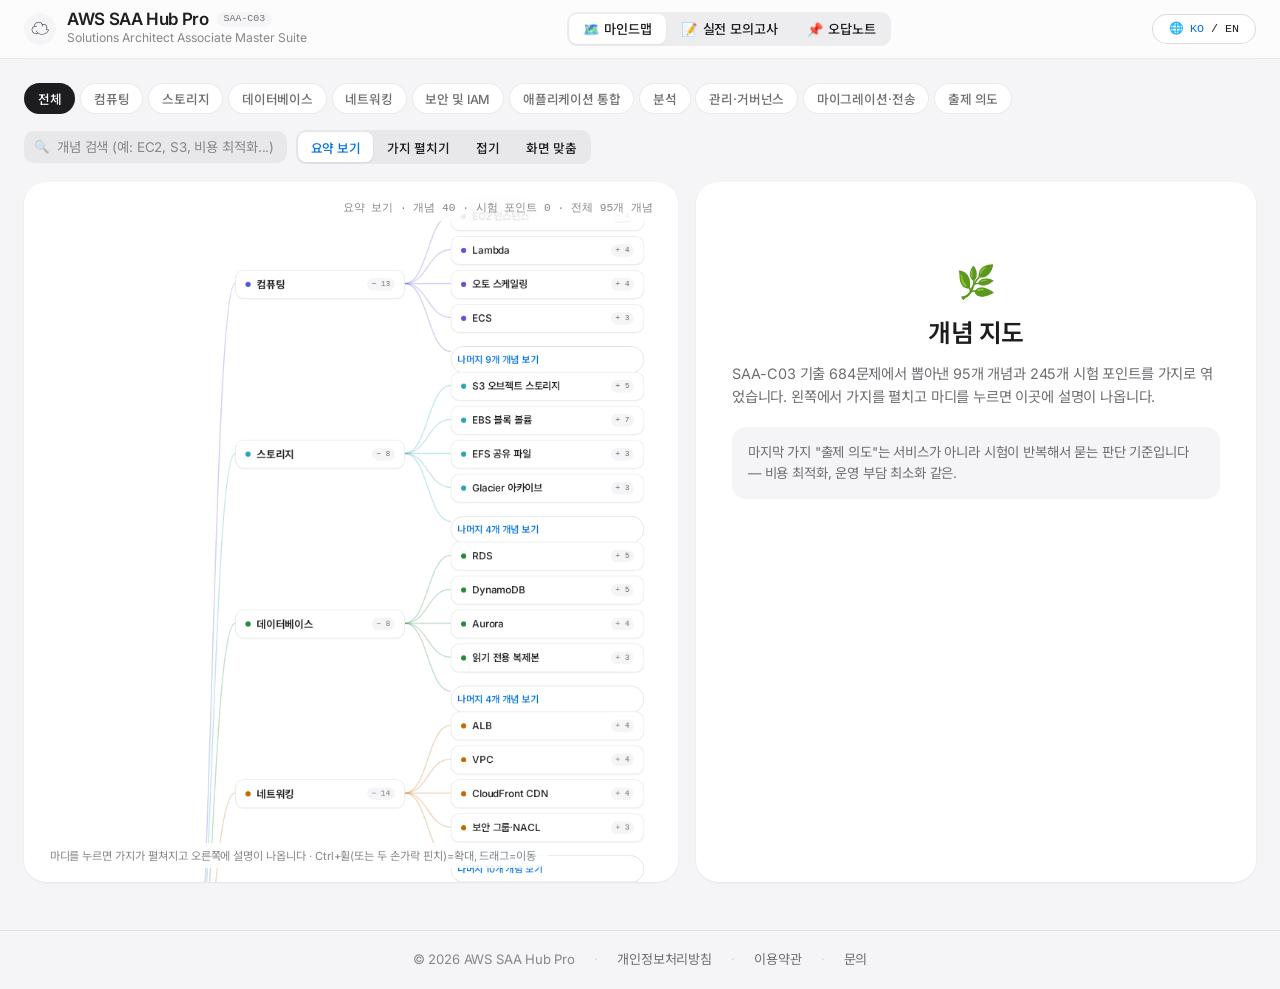
==== index.html @ 43e51de7 "Fix mindmap scroll/zoom conflicts on narrow layouts, add point auto-scroll - Clicking an exam-point " ====
<!DOCTYPE html>
<html lang="ko">
<head>
  <meta charset="UTF-8">
  <meta name="viewport" content="width=device-width, initial-scale=1.0">
  <title>AWS SAA-C03 Study Hub Pro | Solutions Architect Associate</title>
  <meta name="description" content="Interactive Mindmap, Exam Simulator, and Smart Flashcards for AWS Certified Solutions Architect - Associate (SAA-C03).">
  <meta name="google-site-verification" content="sdnGNHnGRSeuufvuXjzFIH8uUTGUTBzCegqWGpkMhRw" />

  <!-- Google Fonts -->
  <link rel="preconnect" href="https://fonts.googleapis.com">
  <link rel="preconnect" href="https://fonts.gstatic.com" crossorigin>
  <!-- Latin from Inter, Korean from Noto Sans KR. On Apple hardware the stack in
       styles.css resolves to the real SF Pro / Apple SD Gothic Neo first. -->
  <link href="https://fonts.googleapis.com/css2?family=Inter:wght@400;500;600;700&family=Noto+Sans+KR:wght@400;500;700&display=swap" rel="stylesheet">
  
  <!-- Stylesheet -->
  <link rel="stylesheet" href="styles.css">
</head>
<body>
  <div class="app-layout">
    
    <!-- Top Navigation Bar -->
    <header class="navbar">
      <div class="brand-section" id="navBrandLogo">
        <div class="brand-logo">☁️</div>
        <div class="brand-info">
          <h1>AWS SAA Hub Pro <span class="badge-version">SAA-C03</span></h1>
          <p id="txtSubHeader">Solutions Architect Associate Master Suite</p>
        </div>
      </div>

      <nav class="nav-tabs">
        <button class="nav-tab-btn active" data-tab="mindmap">
          <span>🗺️</span> <span class="tab-label" data-ko="마인드맵" data-en="Mindmap">마인드맵</span>
        </button>
        <button class="nav-tab-btn" data-tab="exam">
          <span>📝</span> <span class="tab-label" data-ko="실전 모의고사" data-en="Exam Simulator">실전 모의고사</span>
        </button>
        <button class="nav-tab-btn" data-tab="incorrect">
          <span>📌</span> <span class="tab-label" data-ko="오답노트" data-en="Incorrect Notes">오답노트</span>
          <span class="badge-counter" id="incorrectBadgeCount" style="display: none;">0</span>
        </button>
        <!-- Only shown when dump-answered.js is present -- a local-only build
             artifact, gitignored, never shipped on the public site. -->
        <button class="nav-tab-btn" data-tab="localdump" id="navTabLocalDump" style="display: none;">
          <span>🗄️</span> <span class="tab-label" data-ko="기출 모의고사 (로컬)" data-en="Dump Practice (Local)">기출 모의고사 (로컬)</span>
        </button>
      </nav>

      <div class="nav-actions">
        <button class="lang-toggle-btn" id="btnGlobalLangToggle" title="Toggle Language (한/영)">
          🌐 <span id="currentLangDisplay"><span class="lang-active">KO</span> / EN</span>
        </button>
      </div>
    </header>

    <!-- Main View Container -->
    <main class="main-view-container">

      <!-- ==========================================
           TAB 1: Interactive Mindmap View
           ========================================== -->
      <section id="viewMindmap" class="tab-view active">
        <!-- Toolbar & Filter -->
        <div class="kg-toolbar">
          <div class="domain-filter-group" id="domainFilterPills">
            <!-- Category pills injected by app.js from KG_CATEGORIES -->
          </div>

          <div class="kg-controls">
            <div class="search-box">
              <span class="search-icon">🔍</span>
              <input type="text" id="inputMindmapSearch" placeholder="개념 검색 (예: EC2, S3, 비용 최적화...)" autocomplete="off">
            </div>

            <div class="btn-group">
              <button class="btn-quiet" id="btnMmSummary" title="분류별로 가장 많이 출제되는 개념만 보여줍니다">
                <span data-ko="요약 보기" data-en="Summary">요약 보기</span>
              </button>
              <button class="btn-quiet" id="btnMmExpandAll" title="모든 분류의 개념을 펼칩니다">
                <span data-ko="가지 펼치기" data-en="Expand">가지 펼치기</span>
              </button>
              <button class="btn-quiet" id="btnMmCollapseAll" title="모두 접습니다">
                <span data-ko="접기" data-en="Collapse">접기</span>
              </button>
              <button class="btn-quiet" id="btnMmFit" title="화면에 맞춥니다">
                <span data-ko="화면 맞춤" data-en="Fit">화면 맞춤</span>
              </button>
            </div>
          </div>
        </div>

        <!-- Tree stage: canvas + reading panel -->
        <div class="kg-stage">
          <div class="mm-canvas-wrapper" id="mmCanvasWrapper">
            <div class="mm-viewport" id="mmViewport">
              <svg id="mmSvg" aria-hidden="true"></svg>
              <div class="mm-nodes" id="mmNodes"></div>
            </div>
            <div class="mm-hud" id="mmHud"></div>
            <div class="mm-hint">
              <span data-ko="마디를 누르면 가지가 펼쳐지고 오른쪽에 설명이 나옵니다 · Ctrl+휠(또는 두 손가락 핀치)=확대, 드래그=이동" data-en="Click a node to expand it and read about it on the right · Ctrl+wheel (or pinch) to zoom, drag to pan">마디를 누르면 가지가 펼쳐지고 오른쪽에 설명이 나옵니다 · Ctrl+휠(또는 두 손가락 핀치)=확대, 드래그=이동</span>
            </div>
          </div>

          <aside class="mm-panel" id="mmPanel">
            <!-- Concept detail injected by app.js -->
          </aside>
        </div>
      </section>

      <!-- ==========================================
           TAB 2: Exam Simulator View
           ========================================== -->
      <section id="viewExam" class="tab-view">
        <!-- Setup Screen -->
        <div id="examSetupScreen">
          <div class="exam-header-banner">
            <div class="exam-intro">
              <h2 id="txtExamTitle">AWS SAA-C03 실전 모의고사</h2>
              <p id="txtExamDesc">실전 시험과 동일한 시나리오 기반 문항으로 실력을 점검하고 합격 가능성을 진단하세요.</p>
            </div>
            
            <div class="exam-config-bar">
              <select id="selectExamCount" class="config-selector">
                <option value="10">10 문항 (빠른 스피드 퀴즈)</option>
                <option value="20" selected>20 문항 (핵심 모의고사)</option>
                <option value="65">65 문항 (실전 130분 실전 시험)</option>
                <option value="infinite">♾️ 무한 랜덤 모드 (시간 없음)</option>
              </select>

              <select id="selectExamDomain" class="config-selector">
                <option value="all">모든 도메인 종합</option>
                <option value="compute">Compute 도메인 집중</option>
                <option value="storage">Storage 도메인 집중</option>
                <option value="database">Database 도메인 집중</option>
                <option value="networking">Networking 도메인 집중</option>
                <option value="security">Security 도메인 집중</option>
              </select>

              <button class="btn-primary" id="btnStartExam">
                <span>🚀</span> <span data-ko="시험 시작하기" data-en="Start Exam">시험 시작하기</span>
              </button>
            </div>
          </div>
        </div>
      </section>

      <!-- Exam in-progress / result screens live outside the tab-view system
           so a session launched from another tab (e.g. local dump practice)
           can be solved without navigating away from that tab. Visibility is
           controlled entirely by app.js based on which tab launched the
           active session (see startExam()/switchTab() in app.js). -->
      <div id="examInProgressScreen" style="display: none;">
          <div class="exam-in-progress">
            <!-- Left Main Question Card -->
            <div class="exam-main-panel">
              <div class="question-card" id="activeQuestionCard">
                <div class="question-card-header">
                  <div class="question-meta">
                    <span class="q-number" id="lblQuestionNumber">Q. 1 / 20</span>
                    <span class="q-difficulty" id="lblQuestionDomain">Compute</span>
                  </div>
                  <button class="btn-flag" id="btnToggleFlag">
                    <span>🚩</span> <span id="lblFlagText">검토 표시</span>
                  </button>
                </div>

                <div class="question-text" id="lblQuestionScenario">
                  <!-- Scenario text -->
                </div>

                <div class="options-list" id="optionsContainer">
                  <!-- Dynamic Options -->
                </div>

                <div class="explanation-box" id="questionExplanationBox" style="display: none;">
                  <div class="explanation-title">
                    <span>💡</span> <span data-ko="정답 및 상세 해설" data-en="Answer & Detailed Explanation">정답 및 상세 해설</span>
                  </div>
                  <div class="explanation-content" id="lblExplanationText"></div>
                </div>
              </div>

              <!-- Exam Navigation -->
              <div class="exam-nav-bar">
                <button class="btn-secondary" id="btnPrevQuestion">
                  <span>←</span> <span data-ko="이전 문제" data-en="Previous">이전 문제</span>
                </button>
                <div style="display: flex; gap: 0.75rem;">
                  <button class="btn-secondary" id="btnShowExplanation">
                    <span>💡</span> <span data-ko="해설 보기" data-en="Show Explanation">해설 보기</span>
                  </button>
                  <button class="btn-secondary" id="btnNextQuestion">
                    <span data-ko="다음 문제" data-en="Next">다음 문제</span> <span>→</span>
                  </button>
                  <button class="btn-primary" id="btnSubmitExam">
                    <span id="iconSubmitExam">🏁</span> <span id="lblSubmitExamText" data-ko="최종 답안 제출" data-en="Submit Exam">최종 답안 제출</span>
                  </button>
                </div>
              </div>
            </div>

            <!-- Right Sidebar: Timer & OMR Sheet -->
            <aside class="exam-sidebar-panel">
              <div class="timer-card">
                <div class="timer-title" data-ko="남은 시간" data-en="Time Remaining">남은 시간</div>
                <div class="timer-display" id="examTimerDisplay">130:00</div>
              </div>

              <div class="omr-sheet-card" id="omrSheetCard">
                <div class="omr-sheet-title">
                  <span data-ko="OMR 답안 현황" data-en="Answer Sheet">OMR 답안 현황</span>
                  <span id="lblOmrProgress" style="font-size: 0.75rem; color: var(--accent-aws);">0 / 20</span>
                </div>
                <div class="omr-grid" id="omrGridContainer">
                  <!-- Dynamic OMR Nodes -->
                </div>
              </div>
            </aside>
          </div>
        </div>

        <!-- Result Screen -->
        <div id="examResultScreen" style="display: none;">
          <div class="exam-result-card">
            <div id="resultStatusBadge" class="result-status-badge pass">합격 (PASS)</div>
            <div class="score-main" id="lblFinalScore">860 / 1000</div>
            <p class="score-meta" id="lblScoreMeta">합격 기준: 720점 이상 (총 20문제 중 17문제 정답 - 85%)</p>

            <div class="score-breakdown-grid">
              <div class="breakdown-stat-box">
                <div class="stat-val" id="statCorrectCount" style="color: var(--accent-emerald);">17</div>
                <div class="stat-lbl" data-ko="정답 문항" data-en="Correct">정답 문항</div>
              </div>
              <div class="breakdown-stat-box">
                <div class="stat-val" id="statIncorrectCount" style="color: var(--color-security);">3</div>
                <div class="stat-lbl" data-ko="오답 문항" data-en="Incorrect">오답 문항</div>
              </div>
              <div class="breakdown-stat-box">
                <div class="stat-val" id="statTimeSpent">14분 20초</div>
                <div class="stat-lbl" data-ko="소요 시간" data-en="Time Taken">소요 시간</div>
              </div>
            </div>

            <div style="display: flex; justify-content: center; gap: 1rem;">
              <button class="btn-primary" id="btnRestartExam">
                <span>🔄</span> <span data-ko="새 모의고사 응시" data-en="Take New Exam">새 모의고사 응시</span>
              </button>
              <button class="btn-secondary" id="btnGoToIncorrectNotes">
                <span>📌</span> <span data-ko="오답노트 확인하기" data-en="Review Incorrect Notes">오답노트 확인하기</span>
              </button>
            </div>
          </div>
        </div>

      <!-- ==========================================
           TAB 3: Incorrect Notes View
           ========================================== -->
      <section id="viewIncorrect" class="tab-view">
        <div class="incorrect-notes-header">
          <div>
            <h2 id="txtIncorrectHeading" style="font-size: 1.4rem; font-weight: 800; color: var(--text-highlight);">
              📌 오답 노트 및 취약점 분석
            </h2>
            <p id="txtIncorrectSubHeading" style="color: var(--text-muted); font-size: 0.9rem;">
              모의고사에서 틀린 문제를 복습하고 핵심 출제 포인트를 완전히 숙지하세요.
            </p>
          </div>

          <div style="display: flex; gap: 0.75rem;">
            <button class="btn-secondary" id="btnClearAllIncorrect">
              <span>🗑️</span> <span data-ko="오답노트 비우기" data-en="Clear All Notes">오답노트 비우기</span>
            </button>
            <button class="btn-primary" id="btnRetakeIncorrectExam">
              <span>🎯</span> <span data-ko="오답만 다시 풀기" data-en="Retake Incorrect Only">오답만 다시 풀기</span>
            </button>
          </div>
        </div>

        <div class="incorrect-list" id="incorrectListContainer">
          <!-- Dynamic Incorrect Cards -->
        </div>
      </section>

      <!-- ==========================================
           TAB 4: Local-only Dump Practice View
           Only reachable when dump-answered.js is present on disk (a
           gitignored build artifact -- see scripts/build_local_dump_bank.py).
           Never shipped on the public deployment.
           ========================================== -->
      <section id="viewLocalDump" class="tab-view">
        <div class="exam-header-banner">
          <div class="exam-intro">
            <h2>기출 모의고사 (로컬 전용)</h2>
            <p>ExamTopics 원본 덤프 문제 + 이 프로젝트의 AI 검증 파이프라인이 도출한 정답/해설입니다. 로컬 개발 환경에서만 보이며, 배포된 사이트에는 포함되지 않습니다.</p>
          </div>
          <div class="exam-config-bar">
            <select id="selectLocalDumpCount" class="config-selector">
              <option value="10">10 문항</option>
              <option value="20" selected>20 문항</option>
              <option value="50">50 문항</option>
              <option value="infinite">♾️ 무한 랜덤 모드 (시간 없음)</option>
            </select>
            <button class="btn-primary" id="btnStartLocalDumpExam">
              <span>🚀</span> <span>시작하기</span>
            </button>
          </div>
          <p id="txtLocalDumpCount" style="color: var(--text-muted); font-size: 0.85rem;"></p>
        </div>
      </section>

    </main>

    <footer class="site-footer">
      <span>&copy; 2026 AWS SAA Hub Pro</span>
      <span class="dot">&middot;</span>
      <a href="privacy.html">개인정보처리방침</a>
      <span class="dot">&middot;</span>
      <a href="terms.html">이용약관</a>
      <span class="dot">&middot;</span>
      <a href="mailto:rbgusdn123@naver.com">문의</a>
    </footer>

    <!-- ==========================================
         Concept Question Modal — lists questions tagged to one
         mindmap concept, with per-question and bulk "solve" actions.
         ========================================== -->
    <div class="modal-overlay" id="modalConceptQuestions">
      <div class="inspector-modal">
        <div class="inspector-header">
          <div class="inspector-title-area">
            <span class="inspector-icon" id="cqModalIcon">📘</span>
            <div>
              <h2 id="cqModalTitle">Amazon EC2</h2>
              <span class="service-badge" id="cqModalBadge">3 questions</span>
            </div>
          </div>
          <div style="display: flex; align-items: center; gap: 0.75rem;">
            <button class="lang-toggle-btn" id="btnCqModalLangToggle">
              🌐 <span id="cqModalLangDisplay">KO / EN</span>
            </button>
            <button class="close-btn" id="btnCloseConceptQuestions">&times;</button>
          </div>
        </div>

        <div class="cq-tabbar" id="cqTabBar">
          <button type="button" class="cq-tab-btn active" data-cq-tab="tips" id="btnCqTabTips">
            <span>🎯</span> <span data-ko="핵심 출제 팁" data-en="Key Exam Tips">핵심 출제 팁</span>
          </button>
          <button type="button" class="cq-tab-btn" data-cq-tab="practice" id="btnCqTabPractice">
            <span>📝</span> <span data-ko="문제 풀이" data-en="Practice">문제 풀이</span>
          </button>
        </div>

        <div class="inspector-body">
          <div id="cqTipsPanel" class="cq-panel">
            <div id="cqModalTipsWrap">
              <div class="inspector-section-title">
                <span>🎯</span> <span data-ko="SAA-C03 시험 핵심 출제 팁 (Key Exam Tips)" data-en="Key SAA-C03 Exam Tips">SAA-C03 시험 핵심 출제 팁 (Key Exam Tips)</span>
              </div>
              <ul class="exam-tips-list" id="cqModalTipsList">
                <!-- Exam Tips, only when this concept maps to a curated service -->
              </ul>
            </div>
            <p id="cqTipsEmptyState" class="cq-empty-state" style="display: none;" data-ko="이 개념에는 등록된 핵심 출제 팁이 아직 없습니다. '문제 풀이' 탭에서 연결된 문제를 풀어보세요." data-en="No curated exam tips for this concept yet. Try the 'Practice' tab to solve its linked questions."></p>
          </div>

          <div id="cqPracticePanel" class="cq-panel" style="display: none;">
            <div class="cq-practice-nav">
              <button type="button" class="btn-secondary cq-nav-arrow" id="btnCqPrevQuestion">←</button>
              <div class="cq-num-strip" id="cqNumStrip">
                <!-- Question number buttons, injected by app.js -->
              </div>
              <button type="button" class="btn-secondary cq-nav-arrow" id="btnCqNextQuestion">→</button>
            </div>

            <div class="question-card">
              <div class="question-card-header">
                <span class="q-number" id="cqLblQuestionNumber">Q. 1 / 3</span>
              </div>
              <div class="question-text" id="cqLblQuestionScenario"></div>
              <div class="options-list" id="cqOptionsContainer"></div>
              <div class="explanation-box" id="cqExplanationBox" style="display: none;">
                <div class="explanation-title">
                  <span>💡</span> <span data-ko="정답 및 상세 해설" data-en="Answer & Detailed Explanation">정답 및 상세 해설</span>
                </div>
                <div class="explanation-content" id="cqLblExplanationText"></div>
              </div>
            </div>
          </div>
        </div>

        <div class="inspector-footer">
          <button class="btn-secondary" id="btnCloseConceptQuestionsFooter" data-ko="닫기" data-en="Close">닫기</button>
        </div>
      </div>
    </div>

  </div>

  <!-- Scripts -->
  <script src="data.js"></script>
  <script src="knowledge.js"></script>
  <script src="concepts.js"></script>
  <script src="concepts-deep.js"></script>
  <!-- Local-only, gitignored -- 404s harmlessly in production (see app.js init) -->
  <script src="dump-answered.js"></script>
  <script src="app.js"></script>
</body>
</html>
---- styles.css ----
/* ==========================================================================
   AWS SAA-C03 Study Hub — design system

   Modelled on Apple's marketing/product pages: near-white and #f5f5f7 surfaces,
   #1d1d1f ink, one reserved accent blue, hairline separators, pill controls,
   generous whitespace, and tight negative tracking on headlines. No decorative
   borders, no texture, no gradients that call attention to themselves.
   ========================================================================== */

:root {
  /* --- surfaces */
  --bg:        #f5f5f7;   /* page — Apple's signature grey */
  --surface:   #ffffff;   /* cards, canvas */
  --surface-2: #fbfbfd;   /* recessed panels inside a card */
  --surface-3: #f5f5f7;   /* fills, tracks */

  /* --- ink */
  --ink:    #1d1d1f;
  --ink-2:  #6e6e73;
  --ink-3:  #86868b;

  /* --- hairlines (Apple separates with ~8% black, never a solid grey) */
  --hair:        rgba(0, 0, 0, 0.08);
  --hair-strong: rgba(0, 0, 0, 0.14);

  /* --- the single interactive accent; never used for category colour */
  --accent:      #0071e3;
  --accent-hov:  #0077ed;
  --accent-tint: rgba(0, 113, 227, 0.08);
  --focus-ring:  rgba(0, 113, 227, 0.32);

  /* --- semantic, from the iOS system palette */
  --green:      #248a3d;
  --green-tint: rgba(36, 138, 61, 0.08);
  --red:        #d70015;
  --red-tint:   rgba(215, 0, 21, 0.07);
  --amber:      #b25000;

  /* --- legacy aliases: app.js and index.html set a few colours inline */
  --text-main:      var(--ink);
  --text-muted:     var(--ink-2);
  --text-highlight: var(--ink);
  --accent-aws:     var(--accent);
  --accent-emerald: var(--green);
  --color-security: var(--red);
  --radius-sm:      10px;

  /* --- type. -apple-system first so Apple hardware gets real SF Pro. */
  --font: -apple-system, BlinkMacSystemFont, 'SF Pro Display', 'SF Pro Text',
          'Inter', 'Pretendard', 'Apple SD Gothic Neo', 'Noto Sans KR',
          'Malgun Gothic', system-ui, sans-serif;
  --font-mono: 'SF Mono', ui-monospace, SFMono-Regular, Menlo, Consolas, monospace;

  /* --- shape */
  --r-sm:   10px;
  --r-md:   14px;
  --r-lg:   18px;
  --r-xl:   22px;
  --r-pill: 980px;         /* Apple's button radius */

  /* --- elevation: barely there */
  --lift-1: 0 1px 2px rgba(0, 0, 0, 0.04), 0 1px 3px rgba(0, 0, 0, 0.03);
  --lift-2: 0 2px 6px rgba(0, 0, 0, 0.05), 0 8px 24px rgba(0, 0, 0, 0.05);
  --lift-3: 0 12px 40px rgba(0, 0, 0, 0.12);

  --ease: cubic-bezier(0.25, 0.1, 0.25, 1);
  --t-fast: 0.18s var(--ease);
  --t-mid:  0.32s var(--ease);
}

* { margin: 0; padding: 0; box-sizing: border-box; }

html { -webkit-text-size-adjust: 100%; }

body {
  font-family: var(--font);
  font-size: 17px;                 /* Apple's body size */
  font-weight: 400;
  line-height: 1.5;
  letter-spacing: -0.01em;
  color: var(--ink);
  background: var(--bg);
  min-height: 100vh;
  -webkit-font-smoothing: antialiased;
  -moz-osx-font-smoothing: grayscale;
}

h1, h2, h3, h4 {
  font-weight: 600;
  line-height: 1.1;
  letter-spacing: -0.022em;        /* tight tracking is the Apple tell */
}

a { color: var(--accent); text-decoration: none; }
a:hover { text-decoration: underline; }

::selection { background: rgba(0, 113, 227, 0.18); }

/* thin, unobtrusive scrollbars */
* { scrollbar-width: thin; scrollbar-color: rgba(0, 0, 0, 0.22) transparent; }
*::-webkit-scrollbar { width: 8px; height: 8px; }
*::-webkit-scrollbar-track { background: transparent; }
*::-webkit-scrollbar-thumb {
  background: rgba(0, 0, 0, 0.2);
  border-radius: var(--r-pill);
  border: 2px solid transparent;
  background-clip: content-box;
}
*::-webkit-scrollbar-thumb:hover { background: rgba(0, 0, 0, 0.34); background-clip: content-box; }

button:focus-visible, input:focus-visible, select:focus-visible,
summary:focus-visible, a:focus-visible, .mm-node:focus-visible {
  outline: none;
  box-shadow: 0 0 0 4px var(--focus-ring);
  border-radius: var(--r-sm);
}

.app-layout { display: flex; flex-direction: column; min-height: 100vh; }

/* ==========================================================================
   Navigation — translucent, hairline-separated, like the apple.com chrome
   ========================================================================== */
.navbar {
  position: sticky;
  top: 0;
  z-index: 40;
  display: flex;
  align-items: center;
  justify-content: space-between;
  gap: 1.5rem;
  flex-wrap: wrap;
  padding: 0.65rem 1.5rem;
  background: rgba(255, 255, 255, 0.72);
  backdrop-filter: saturate(180%) blur(20px);
  -webkit-backdrop-filter: saturate(180%) blur(20px);
  border-bottom: 1px solid var(--hair);
}

.brand-section {
  display: flex;
  align-items: center;
  gap: 0.7rem;
  cursor: pointer;
}

.brand-logo {
  font-size: 1.15rem;
  width: 32px;
  height: 32px;
  display: grid;
  place-items: center;
  background: var(--surface-3);
  border-radius: 50%;
  flex-shrink: 0;
}

.brand-info h1 {
  font-size: 1.06rem;
  font-weight: 600;
  display: flex;
  align-items: center;
  gap: 0.5rem;
  flex-wrap: wrap;
}

.badge-version {
  font-family: var(--font-mono);
  font-size: 0.62rem;
  font-weight: 500;
  letter-spacing: 0;
  color: var(--ink-2);
  background: var(--surface-3);
  padding: 2px 7px;
  border-radius: var(--r-pill);
  white-space: nowrap;
}

.brand-info p {
  font-size: 0.76rem;
  font-weight: 400;
  color: var(--ink-3);
  letter-spacing: 0;
}

/* --- iOS-style segmented control */
.nav-tabs {
  display: flex;
  gap: 2px;
  padding: 2px;
  background: rgba(120, 120, 128, 0.12);
  border-radius: var(--r-sm);
}

.nav-tab-btn {
  display: flex;
  align-items: center;
  gap: 0.35rem;
  padding: 0.34rem 0.85rem;
  border: none;
  background: transparent;
  border-radius: 8px;
  font-family: inherit;
  font-size: 0.82rem;
  font-weight: 500;
  letter-spacing: -0.01em;
  color: var(--ink);
  cursor: pointer;
  transition: background var(--t-fast), box-shadow var(--t-fast);
  white-space: nowrap;
}

.nav-tab-btn:hover { background: rgba(255, 255, 255, 0.5); }

.nav-tab-btn.active {
  background: var(--surface);
  box-shadow: var(--lift-1);
}

.badge-counter {
  font-family: var(--font-mono);
  font-size: 0.62rem;
  font-weight: 500;
  background: var(--red);
  color: #fff;
  padding: 0 5px;
  border-radius: var(--r-pill);
  min-width: 16px;
  text-align: center;
  letter-spacing: 0;
}

.nav-actions { display: flex; align-items: center; gap: 0.5rem; }

/* ==========================================================================
   Controls — pill buttons, Apple blue reserved for the primary action
   ========================================================================== */
.btn-primary, .btn-secondary, .btn-quiet, .lang-toggle-btn {
  font-family: inherit;
  font-size: 0.82rem;
  font-weight: 500;
  letter-spacing: -0.01em;
  display: inline-flex;
  align-items: center;
  gap: 0.4rem;
  padding: 0.42rem 1rem;
  border-radius: var(--r-pill);
  cursor: pointer;
  transition: background var(--t-fast), color var(--t-fast), border-color var(--t-fast);
  white-space: nowrap;
}

.btn-primary {
  background: var(--accent);
  color: #fff;
  border: 1px solid transparent;
}
.btn-primary:hover { background: var(--accent-hov); }

.btn-secondary, .lang-toggle-btn {
  background: var(--surface);
  color: var(--ink);
  border: 1px solid var(--hair-strong);
}
.btn-secondary:hover, .lang-toggle-btn:hover { background: var(--surface-3); }

.btn-quiet {
  background: transparent;
  color: var(--accent);
  border: 1px solid transparent;
  padding: 0.38rem 0.8rem;
}
.btn-quiet:hover { background: var(--accent-tint); }

/* a joined run of quiet buttons reads as one control */
.btn-group {
  display: flex;
  gap: 2px;
  padding: 2px;
  background: rgba(120, 120, 128, 0.1);
  border-radius: var(--r-sm);
}
.btn-group .btn-quiet {
  border-radius: 8px;
  color: var(--ink);
  padding: 0.3rem 0.7rem;
  font-size: 0.79rem;
}
.btn-group .btn-quiet:hover { background: rgba(255, 255, 255, 0.7); }
.btn-group .btn-quiet.is-active {
  background: var(--surface);
  color: var(--accent);
  box-shadow: 0 1px 3px rgba(0, 0, 0, 0.08);
}

.lang-toggle-btn { font-family: var(--font-mono); font-size: 0.73rem; letter-spacing: 0; }
.lang-active { color: var(--accent); font-weight: 500; }

/* ==========================================================================
   Layout
   ========================================================================== */
.main-view-container {
  flex: 1;
  width: 100%;
  max-width: 1580px;
  margin: 0 auto;
  padding: 1.5rem 1.5rem 3rem;
}

.tab-view { display: none; }
.tab-view.active { display: block; animation: enter 0.4s var(--ease); }

@keyframes enter {
  from { opacity: 0; transform: translateY(8px); }
  to   { opacity: 1; transform: none; }
}

/* ==========================================================================
   Mindmap toolbar
   ========================================================================== */
.kg-toolbar {
  display: flex;
  align-items: center;
  justify-content: space-between;
  gap: 1rem;
  flex-wrap: wrap;
  margin-bottom: 1.1rem;
}

.domain-filter-group { display: flex; gap: 0.3rem; flex-wrap: wrap; }

.domain-pill {
  font-family: inherit;
  font-size: 0.79rem;
  font-weight: 500;
  letter-spacing: -0.01em;
  color: var(--ink-2);
  background: var(--surface);
  border: 1px solid var(--hair);
  padding: 0.32rem 0.8rem;
  border-radius: var(--r-pill);
  cursor: pointer;
  transition: var(--t-fast);
}
.domain-pill:hover { color: var(--ink); border-color: var(--hair-strong); }

.domain-pill.active {
  color: #fff;
  background: var(--tone, var(--ink));
  border-color: transparent;
}

.kg-controls { display: flex; align-items: center; gap: 0.6rem; flex-wrap: wrap; }

.search-box { position: relative; min-width: 260px; }

.search-box input {
  width: 100%;
  font-family: inherit;
  font-size: 0.84rem;
  letter-spacing: -0.01em;
  color: var(--ink);
  background: rgba(120, 120, 128, 0.1);
  border: 1px solid transparent;
  border-radius: var(--r-sm);
  padding: 0.44rem 0.8rem 0.44rem 2rem;
  transition: var(--t-fast);
}
.search-box input::placeholder { color: var(--ink-3); }
.search-box input:focus {
  outline: none;
  background: var(--surface);
  border-color: var(--hair-strong);
  box-shadow: 0 0 0 4px var(--focus-ring);
}
.search-box .search-icon {
  position: absolute;
  left: 0.65rem;
  top: 50%;
  transform: translateY(-50%);
  font-size: 0.78rem;
  opacity: 0.42;
  pointer-events: none;
}

/* ==========================================================================
   Mindmap canvas
   ========================================================================== */
.kg-stage {
  display: flex;
  gap: 1.1rem;
  height: calc(100vh - 200px);
  min-height: 580px;
}

.mm-canvas-wrapper {
  position: relative;
  flex: 1;
  min-width: 0;
  overflow: hidden;
  background: var(--surface);
  border-radius: var(--r-xl);
  box-shadow: var(--lift-1);
  cursor: grab;
  /* pan-y: native vertical scroll passes through for a single finger;
     two-finger pinch is handled by app.js instead of the browser's
     native page-zoom (which pan-y already excludes). */
  touch-action: pan-y;
}
.mm-canvas-wrapper.is-panning { cursor: grabbing; }

.mm-viewport {
  position: absolute;
  top: 0;
  left: 0;
  transform-origin: 0 0;
  will-change: transform;
}

.mm-viewport > svg {
  position: absolute;
  top: 0;
  left: 0;
  overflow: visible;
  pointer-events: none;
}

.mm-link {
  fill: none;
  stroke-width: 1.5;
  stroke-opacity: 0.28;
  stroke-linecap: round;
}

.mm-nodes { position: relative; }

/* --- tree nodes: white cards with a small colour dot, not a coloured slab */
.mm-node {
  position: absolute;
  display: flex;
  align-items: center;
  gap: 0.5rem;
  text-align: left;
  font-family: inherit;
  letter-spacing: -0.012em;
  padding: 9px 13px;
  background: var(--surface);
  border: 1px solid var(--hair);
  border-radius: 12px;
  color: var(--ink);
  cursor: pointer;
  box-shadow: var(--lift-1);
  transition: box-shadow var(--t-fast), border-color var(--t-fast), transform var(--t-fast);
}

.mm-node::before {
  content: '';
  width: 7px;
  height: 7px;
  border-radius: 50%;
  background: var(--tone, var(--ink-3));
  flex-shrink: 0;
}

.mm-node:hover {
  box-shadow: var(--lift-2);
  border-color: var(--hair-strong);
  transform: translateY(-1px);
  z-index: 3;
}

.mm-node-label {
  flex: 1;
  min-width: 0;
  overflow-wrap: anywhere;
  line-height: 19px;
}

.mm-node-badge {
  flex-shrink: 0;
  font-family: var(--font-mono);
  font-size: 0.66rem;
  font-weight: 500;
  letter-spacing: 0;
  color: var(--ink-2);
  background: var(--surface-3);
  border-radius: var(--r-pill);
  padding: 0 6px;
  line-height: 17px;
}
.mm-node-badge.is-quiet { color: var(--ink-3); }

.mm-node.is-selected {
  border-color: var(--accent);
  box-shadow: 0 0 0 3.5px var(--focus-ring), var(--lift-2);
  z-index: 4;
}

.mm-node.is-match {
  border-color: var(--amber);
  box-shadow: 0 0 0 3px rgba(178, 80, 0, 0.16), var(--lift-1);
}

/* depth-specific emphasis, by weight and size only */
.mm-root {
  font-size: 15px;
  font-weight: 600;
  background: var(--ink);
  color: #fff;
  border-color: transparent;
}
.mm-root::before { background: rgba(255, 255, 255, 0.55); }
.mm-root:hover { border-color: transparent; }

.mm-cat    { font-size: 14px; font-weight: 600; }
.mm-concept{ font-size: 13.5px; font-weight: 500; }

.mm-point {
  font-size: 12.5px;
  font-weight: 400;
  color: var(--ink-2);
  background: var(--surface-2);
}
.mm-point::before { width: 5px; height: 5px; opacity: 0.7; }
.mm-point:hover { background: var(--surface); }

/* "show N more" — the folded tail of a category in summary view */
.mm-more {
  font-size: 12.5px;
  font-weight: 500;
  color: var(--accent);
  background: transparent;
  border-style: dashed;
  border-color: var(--hair-strong);
  box-shadow: none;
}
.mm-more::before { display: none; }
.mm-more:hover { background: var(--accent-tint); border-color: var(--accent); }

/* --- canvas overlays */
.mm-hud, .mm-hint {
  position: absolute;
  font-size: 0.7rem;
  letter-spacing: -0.005em;
  color: var(--ink-3);
  pointer-events: none;
  background: rgba(255, 255, 255, 0.76);
  backdrop-filter: saturate(180%) blur(14px);
  -webkit-backdrop-filter: saturate(180%) blur(14px);
  border-radius: var(--r-pill);
  padding: 0.26rem 0.75rem;
}
.mm-hud { top: 0.85rem; right: 0.85rem; font-family: var(--font-mono); letter-spacing: 0; }
.mm-hint { bottom: 0.85rem; left: 0.85rem; max-width: calc(100% - 2rem); }

/* ==========================================================================
   Reading panel
   ========================================================================== */
.mm-panel {
  width: 560px;
  flex-shrink: 0;
  min-height: 0;
  overflow-y: auto;
  overscroll-behavior: contain;
  background: var(--surface);
  border-radius: var(--r-xl);
  box-shadow: var(--lift-1);
  padding: 1.75rem 1.75rem 2.5rem;
}

.mm-intro { text-align: center; padding: 3rem 0.5rem; color: var(--ink-2); }
.mm-intro-icon { font-size: 2rem; margin-bottom: 0.9rem; }
.mm-intro h3 { font-size: 1.55rem; color: var(--ink); margin-bottom: 0.9rem; }
.mm-intro p { font-size: 0.9rem; line-height: 1.6; text-align: left; }
.mm-intro-hint {
  margin-top: 1.2rem;
  padding: 0.9rem 1rem;
  background: var(--surface-3);
  border-radius: var(--r-md);
  font-size: 0.84rem !important;
  color: var(--ink-2);
  text-align: left;
}

.mm-panel-head { padding-bottom: 1.1rem; border-bottom: 1px solid var(--hair); }
.mm-panel-head h3 {
  font-size: 1.9rem;
  font-weight: 600;
  letter-spacing: -0.028em;
  color: var(--ink);
}
.mm-panel-sub {
  display: flex;
  align-items: center;
  gap: 0.5rem;
  margin-top: 0.6rem;
  flex-wrap: wrap;
}
.mm-chip {
  font-size: 0.71rem;
  font-weight: 500;
  color: #fff;
  background: var(--tone, var(--ink-2));
  padding: 2px 9px;
  border-radius: var(--r-pill);
}
.mm-panel-count {
  font-family: var(--font-mono);
  font-size: 0.72rem;
  letter-spacing: 0;
  color: var(--ink-3);
}
.mm-panel-alt { margin-top: 0.35rem; font-size: 0.78rem; color: var(--ink-3); }

.mm-gist {
  font-size: 1.16rem;
  font-weight: 500;
  line-height: 1.45;
  letter-spacing: -0.019em;
  color: var(--ink);
  margin: 1.3rem 0 0.2rem;
}

.mm-section {
  font-size: 0.72rem;
  font-weight: 600;
  letter-spacing: 0.05em;
  text-transform: uppercase;
  color: var(--ink-3);
  margin: 2rem 0 0.7rem;
}

.mm-body { font-size: 0.9rem; line-height: 1.62; color: var(--ink); }
.mm-body p + p { margin-top: 0.8rem; }

/* "what the exam is testing" — a recessed aside, not body copy */
.mm-why {
  padding: 1rem 1.1rem;
  background: var(--surface-3);
  border-radius: var(--r-md);
  font-size: 0.875rem !important;
}
.mm-why p { color: var(--ink-2); }

/* --- exam points */
.mm-points { display: flex; flex-direction: column; gap: 0.5rem; }

.mm-keypoint {
  padding: 0.9rem 1.05rem;
  background: var(--surface-2);
  border: 1px solid var(--hair);
  border-radius: var(--r-md);
}
.mm-keypoint.is-active {
  border-color: var(--accent);
  box-shadow: 0 0 0 3px var(--accent-tint);
}

.mm-point-title {
  font-size: 0.95rem;
  font-weight: 600;
  letter-spacing: -0.017em;
  color: var(--ink);
  margin-bottom: 0.35rem;
}
.mm-point-body { font-size: 0.855rem; line-height: 1.62; color: var(--ink-2); }

.mm-pattern {
  font-family: var(--font-mono);
  font-size: 0.78rem;
  line-height: 1.65;
  letter-spacing: 0;
  color: var(--green);
  background: var(--green-tint);
  border-radius: var(--r-md);
  padding: 0.85rem 1rem;
}

/* --- traps */
.mm-traps { display: flex; flex-direction: column; gap: 0.45rem; }

.mm-trap {
  position: relative;
  font-size: 0.855rem;
  line-height: 1.62;
  color: var(--ink);
  background: var(--red-tint);
  border-radius: var(--r-md);
  padding: 0.75rem 0.95rem 0.75rem 2.1rem;
}
.mm-trap::before {
  content: '';
  position: absolute;
  left: 0.9rem;
  top: 1.06rem;
  width: 8px;
  height: 8px;
  border-radius: 50%;
  background: var(--red);
}

/* --- confusable pairs */
.mm-compares { display: flex; flex-direction: column; gap: 0.5rem; }

.mm-compare {
  background: var(--surface-2);
  border: 1px solid var(--hair);
  border-radius: var(--r-md);
  padding: 0.85rem 1rem;
}

.mm-compare-head {
  display: flex;
  align-items: center;
  gap: 0.45rem;
  flex-wrap: wrap;
  margin-bottom: 0.45rem;
}
.mm-compare-head span {
  font-size: 0.9rem;
  font-weight: 600;
  letter-spacing: -0.017em;
  color: var(--ink);
}
.mm-compare-head em {
  font-style: normal;
  font-family: var(--font-mono);
  font-size: 0.64rem;
  letter-spacing: 0.02em;
  color: var(--ink-3);
  background: var(--surface-3);
  border-radius: var(--r-pill);
  padding: 1px 7px;
}
.mm-compare-rule { font-size: 0.845rem; line-height: 1.62; color: var(--ink-2); }

/* --- cross-link chips */
.mm-neighbours { display: flex; flex-wrap: wrap; gap: 0.35rem; }

.mm-neighbour {
  display: inline-flex;
  align-items: center;
  gap: 0.4rem;
  font-family: inherit;
  font-size: 0.8rem;
  letter-spacing: -0.01em;
  color: var(--ink);
  background: var(--surface);
  border: 1px solid var(--hair-strong);
  border-radius: var(--r-pill);
  padding: 0.28rem 0.7rem 0.28rem 0.6rem;
  cursor: pointer;
  transition: var(--t-fast);
}
.mm-neighbour::before {
  content: '';
  width: 6px;
  height: 6px;
  border-radius: 50%;
  background: var(--tone, var(--ink-3));
}
.mm-neighbour:hover { background: var(--surface-3); }
.mm-neighbour em {
  font-family: var(--font-mono);
  font-style: normal;
  font-size: 0.68rem;
  letter-spacing: 0;
  color: var(--ink-3);
}

/* --- category listing */
.mm-cat-list { display: flex; flex-direction: column; gap: 1px; }

.mm-cat-row {
  display: grid;
  grid-template-columns: 1fr auto;
  gap: 0.15rem 0.6rem;
  text-align: left;
  font-family: inherit;
  background: transparent;
  border: none;
  border-bottom: 1px solid var(--hair);
  padding: 0.85rem 0.2rem;
  cursor: pointer;
  transition: var(--t-fast);
}
.mm-cat-row:last-child { border-bottom: none; }
.mm-cat-row:hover { background: var(--surface-3); border-radius: var(--r-sm); }
.mm-cat-row-name {
  display: flex;
  align-items: center;
  gap: 0.45rem;
  font-size: 0.92rem;
  font-weight: 500;
  letter-spacing: -0.015em;
  color: var(--ink);
}
/* carries the branch colour, matching the dot on the tree node */
.mm-cat-row-name::before {
  content: '';
  width: 6px;
  height: 6px;
  border-radius: 50%;
  background: var(--tone, var(--ink-3));
  flex-shrink: 0;
}
.mm-cat-row em {
  font-family: var(--font-mono);
  font-style: normal;
  font-size: 0.7rem;
  letter-spacing: 0;
  color: var(--ink-3);
}
.mm-cat-row-sum {
  grid-column: 1 / -1;
  font-size: 0.82rem;
  line-height: 1.5;
  color: var(--ink-2);
}

.mm-wide-btn { width: 100%; justify-content: center; margin-top: 1.4rem; }

/* --- source questions */
.mm-notice {
  font-size: 0.8rem;
  line-height: 1.55;
  color: var(--ink-2);
  background: var(--surface-3);
  border-radius: var(--r-md);
  padding: 0.75rem 0.9rem;
  margin-bottom: 0.7rem;
}

.mm-plain {
  background: var(--surface-3);
  border-left: 3px solid var(--color-security, #0071e3);
  border-radius: var(--r-md);
  padding: 0.75rem 0.9rem;
}

.mm-questions { display: flex; flex-direction: column; gap: 1px; }

.mm-question {
  background: var(--surface);
  border-bottom: 1px solid var(--hair);
  overflow: hidden;
}
.mm-question:last-child { border-bottom: none; }
.mm-question[open] {
  background: var(--surface-2);
  border-radius: var(--r-md);
  border-bottom-color: transparent;
  margin: 0.3rem 0;
}

.mm-question summary {
  display: flex;
  align-items: center;
  gap: 0.45rem;
  padding: 0.62rem 0.6rem;
  font-size: 0.8rem;
  cursor: pointer;
  list-style: none;
  border-radius: var(--r-sm);
}
.mm-question summary::-webkit-details-marker { display: none; }
.mm-question summary:hover { background: var(--surface-3); }

.mm-q-tag {
  font-family: var(--font-mono);
  font-size: 0.7rem;
  letter-spacing: 0;
  color: var(--accent);
  flex-shrink: 0;
}
.mm-q-flag {
  font-size: 0.62rem;
  font-weight: 500;
  color: var(--ink-2);
  background: var(--surface-3);
  border-radius: var(--r-pill);
  padding: 1px 6px;
  flex-shrink: 0;
}
.mm-q-flag.is-untranslated {
  font-family: var(--font-mono);
  letter-spacing: 0;
  color: #fff;
  background: var(--ink-3);
}
.mm-q-preview {
  color: var(--ink-3);
  white-space: nowrap;
  overflow: hidden;
  text-overflow: ellipsis;
  min-width: 0;
}

.mm-q-body { padding: 0.2rem 0.85rem 0.85rem; }
.mm-q-body p { font-size: 0.855rem; line-height: 1.62; margin: 0.7rem 0; }
.mm-q-body ol { list-style: none; display: flex; flex-direction: column; gap: 0.4rem; }
.mm-q-body li {
  display: flex;
  gap: 0.55rem;
  font-size: 0.83rem;
  line-height: 1.55;
  color: var(--ink-2);
}
.mm-q-marker {
  font-family: var(--font-mono);
  font-size: 0.76rem;
  letter-spacing: 0;
  color: var(--ink-3);
  flex-shrink: 0;
}

.mm-q-original {
  margin-top: 0.85rem;
  padding-top: 0.7rem;
  border-top: 1px solid var(--hair);
}
.mm-q-original summary {
  font-size: 0.75rem;
  color: var(--accent);
  padding: 0;
  background: none;
}
.mm-q-original summary::-webkit-details-marker { display: none; }
.mm-q-original summary::before { content: '\203A\00A0'; }        /* › */
.mm-q-original[open] summary::before { content: '\2039\00A0'; }  /* ‹ */
.mm-q-original summary:hover { background: none; text-decoration: underline; }
.mm-q-original p, .mm-q-original li { color: var(--ink-3); }

.mm-more {
  width: 100%;
  margin-top: 0.7rem;
  font-family: inherit;
  font-size: 0.79rem;
  font-weight: 500;
  color: var(--accent);
  background: transparent;
  border: 1px solid var(--hair-strong);
  border-radius: var(--r-pill);
  padding: 0.48rem;
  cursor: pointer;
  transition: var(--t-fast);
}
.mm-more:hover { background: var(--accent-tint); }

/* --- Notion export */
.mm-export {
  background: var(--surface-3);
  border-radius: var(--r-lg);
  padding: 1.1rem 1.15rem;
}
.mm-export-hint { font-size: 0.82rem; line-height: 1.55; color: var(--ink-2); margin-bottom: 0.9rem; }
.mm-export-row { display: flex; flex-direction: column; gap: 0.5rem; }
.mm-export-group {
  display: grid;
  grid-template-columns: 1fr auto auto;
  align-items: center;
  gap: 0.35rem;
}
.mm-export-label { font-size: 0.84rem; color: var(--ink); }
.mm-export-btn {
  font-family: inherit;
  font-size: 0.75rem;
  font-weight: 500;
  color: var(--accent);
  background: var(--surface);
  border: 1px solid var(--hair-strong);
  border-radius: var(--r-pill);
  padding: 0.26rem 0.7rem;
  cursor: pointer;
  transition: var(--t-fast);
  white-space: nowrap;
}
.mm-export-btn:hover { background: var(--accent); color: #fff; border-color: transparent; }

/* ==========================================================================
   Modals
   ========================================================================== */
.modal-overlay {
  position: fixed;
  inset: 0;
  background: rgba(0, 0, 0, 0.32);
  backdrop-filter: blur(4px);
  -webkit-backdrop-filter: blur(4px);
  display: flex;
  align-items: center;
  justify-content: center;
  padding: 1.5rem;
  opacity: 0;
  visibility: hidden;
  transition: var(--t-mid);
  z-index: 100;
}
.modal-overlay.active { opacity: 1; visibility: visible; }

.inspector-modal {
  width: 100%;
  max-width: 780px;
  max-height: 88vh;
  display: flex;
  flex-direction: column;
  background: var(--surface);
  border-radius: var(--r-xl);
  box-shadow: var(--lift-3);
  transform: scale(0.98);
  transition: var(--t-mid);
  overflow: hidden;
}
.modal-overlay.active .inspector-modal { transform: none; }

.inspector-header {
  display: flex;
  align-items: flex-start;
  justify-content: space-between;
  gap: 1rem;
  padding: 1.4rem 1.6rem;
  border-bottom: 1px solid var(--hair);
}
.inspector-title-area { display: flex; align-items: center; gap: 0.85rem; }
.inspector-icon {
  font-size: 1.3rem;
  width: 42px;
  height: 42px;
  display: grid;
  place-items: center;
  background: var(--surface-3);
  border-radius: 12px;
  flex-shrink: 0;
}
.inspector-header h2 { font-size: 1.4rem; letter-spacing: -0.024em; }

.service-badge {
  display: inline-block;
  font-size: 0.72rem;
  color: var(--ink-2);
  background: var(--surface-3);
  padding: 2px 9px;
  border-radius: var(--r-pill);
  margin-top: 0.3rem;
}

.close-btn {
  font-size: 1.15rem;
  line-height: 1;
  width: 30px;
  height: 30px;
  color: var(--ink-2);
  background: var(--surface-3);
  border: none;
  border-radius: 50%;
  cursor: pointer;
  transition: var(--t-fast);
}
.close-btn:hover { background: var(--hair-strong); color: var(--ink); }

.inspector-body {
  padding: 1.5rem 1.6rem;
  overflow-y: auto;
  display: flex;
  flex-direction: column;
  gap: 1.75rem;
}

.inspector-section-title {
  display: flex;
  align-items: center;
  gap: 0.4rem;
  font-size: 0.72rem;
  font-weight: 600;
  letter-spacing: 0.05em;
  text-transform: uppercase;
  color: var(--ink-3);
  margin-bottom: 0.7rem;
}

.inspector-desc-box {
  font-size: 0.9rem;
  line-height: 1.65;
  color: var(--ink);
  background: var(--surface-2);
  border: 1px solid var(--hair);
  border-radius: var(--r-md);
  padding: 1rem 1.1rem;
}

.exam-tips-list { list-style: none; display: flex; flex-direction: column; gap: 0.45rem; }
.exam-tips-list li {
  font-size: 0.875rem;
  line-height: 1.6;
  color: var(--ink);
  background: var(--surface-2);
  border: 1px solid var(--hair);
  border-radius: var(--r-md);
  padding: 0.8rem 1rem;
}

.architecture-pattern-box {
  font-family: var(--font-mono);
  font-size: 0.8rem;
  line-height: 1.65;
  letter-spacing: 0;
  color: var(--green);
  background: var(--green-tint);
  border-radius: var(--r-md);
  padding: 0.95rem 1.1rem;
}

.inspector-footer {
  display: flex;
  justify-content: flex-end;
  gap: 0.6rem;
  padding: 1.1rem 1.6rem;
  border-top: 1px solid var(--hair);
  background: var(--surface-2);
}

/* ==========================================================================
   Concept Question Modal — tips/practice tabs and in-modal quiz
   ========================================================================== */
.cq-tabbar {
  display: flex;
  gap: 0.4rem;
  padding: 0.85rem 1.6rem 0;
  border-bottom: 1px solid var(--hair);
}

.cq-tab-btn {
  display: flex;
  align-items: center;
  gap: 0.35rem;
  font-family: inherit;
  font-size: 0.83rem;
  font-weight: 500;
  color: var(--ink-2);
  background: none;
  border: none;
  padding: 0.6rem 0.9rem;
  cursor: pointer;
  border-bottom: 2px solid transparent;
  transition: var(--t-fast);
}
.cq-tab-btn:hover { color: var(--ink); }
.cq-tab-btn.active { color: var(--accent); border-bottom-color: var(--accent); }
.cq-tab-btn:disabled { color: var(--ink-3); cursor: not-allowed; opacity: 0.55; }

.cq-panel { display: flex; flex-direction: column; gap: 1.75rem; }
#cqPracticePanel { gap: 0.75rem; }

.cq-empty-state {
  font-size: 0.88rem;
  line-height: 1.6;
  color: var(--ink-2);
  background: var(--surface-2);
  border: 1px solid var(--hair);
  border-radius: var(--r-md);
  padding: 1rem 1.1rem;
}

.cq-practice-nav {
  display: flex;
  align-items: center;
  gap: 0.6rem;
}

.cq-nav-arrow { flex-shrink: 0; padding: 0.5rem 0.7rem; }

.cq-num-strip {
  display: flex;
  flex-wrap: wrap;
  gap: 5px;
  flex: 1;
}
.cq-num-strip .omr-node { width: 30px; }

/* ==========================================================================
   Exam simulator
   ========================================================================== */
.exam-header-banner {
  background: var(--surface);
  border-radius: var(--r-xl);
  padding: 3.5rem 2rem;
  text-align: center;
  box-shadow: var(--lift-1);
}
.exam-intro h2 {
  font-size: 2.4rem;
  letter-spacing: -0.03em;
  margin-bottom: 0.7rem;
}
.exam-intro p {
  font-size: 1.05rem;
  color: var(--ink-2);
  max-width: 620px;
  margin: 0 auto 2rem;
  line-height: 1.5;
}

.exam-config-bar { display: flex; justify-content: center; gap: 0.6rem; flex-wrap: wrap; }

.config-selector {
  font-family: inherit;
  font-size: 0.84rem;
  color: var(--ink);
  background: var(--surface);
  border: 1px solid var(--hair-strong);
  border-radius: var(--r-pill);
  padding: 0.44rem 1rem;
  cursor: pointer;
}
.config-selector:focus { outline: none; box-shadow: 0 0 0 4px var(--focus-ring); }

.exam-in-progress { display: flex; gap: 1.1rem; align-items: flex-start; }
.exam-main-panel { flex: 1; min-width: 0; }

.question-card {
  background: var(--surface);
  border-radius: var(--r-xl);
  padding: 1.9rem;
  box-shadow: var(--lift-1);
}
.question-card-header {
  display: flex;
  justify-content: space-between;
  align-items: center;
  gap: 1rem;
  padding-bottom: 1rem;
  border-bottom: 1px solid var(--hair);
}
.question-meta { display: flex; align-items: center; gap: 0.6rem; }
.q-number { font-family: var(--font-mono); font-size: 0.82rem; letter-spacing: 0; color: var(--accent); }
.q-difficulty {
  font-size: 0.68rem;
  font-weight: 500;
  letter-spacing: 0.03em;
  color: var(--ink-2);
  background: var(--surface-3);
  padding: 2px 9px;
  border-radius: var(--r-pill);
}

.btn-flag {
  display: inline-flex;
  align-items: center;
  gap: 0.3rem;
  font-family: inherit;
  font-size: 0.78rem;
  font-weight: 500;
  color: var(--ink-2);
  background: var(--surface-3);
  border: 1px solid transparent;
  border-radius: var(--r-pill);
  padding: 0.28rem 0.75rem;
  cursor: pointer;
  transition: var(--t-fast);
}
.btn-flag:hover { color: var(--ink); }
.btn-flag.flagged { color: #fff; background: var(--amber); }

.question-text {
  font-size: 1.05rem;
  line-height: 1.6;
  letter-spacing: -0.015em;
  color: var(--ink);
  margin: 1.4rem 0 1.6rem;
}

.options-list { display: flex; flex-direction: column; gap: 0.5rem; }

.option-item {
  display: flex;
  align-items: flex-start;
  gap: 0.8rem;
  background: var(--surface-2);
  border: 1.5px solid var(--hair);
  border-radius: var(--r-md);
  padding: 0.9rem 1rem;
  cursor: pointer;
  transition: var(--t-fast);
}
.option-item:hover { background: var(--surface-3); border-color: var(--hair-strong); }

.option-marker {
  font-family: var(--font-mono);
  font-size: 0.78rem;
  letter-spacing: 0;
  color: var(--ink-2);
  background: var(--surface);
  border: 1px solid var(--hair-strong);
  border-radius: 50%;
  width: 24px;
  height: 24px;
  display: grid;
  place-items: center;
  flex-shrink: 0;
}
.option-text { font-size: 0.9rem; line-height: 1.55; }

.option-item.selected { background: var(--accent-tint); border-color: var(--accent); }
.option-item.selected .option-marker { background: var(--accent); color: #fff; border-color: transparent; }
.option-item.correct { background: var(--green-tint); border-color: var(--green); }
.option-item.correct .option-marker { background: var(--green); color: #fff; border-color: transparent; }
.option-item.wrong { background: var(--red-tint); border-color: var(--red); }
.option-item.wrong .option-marker { background: var(--red); color: #fff; border-color: transparent; }

.explanation-box {
  margin-top: 1.5rem;
  background: var(--surface-3);
  border-radius: var(--r-lg);
  padding: 1.15rem 1.25rem;
}
.explanation-title {
  display: flex;
  align-items: center;
  gap: 0.35rem;
  font-size: 0.72rem;
  font-weight: 600;
  letter-spacing: 0.05em;
  text-transform: uppercase;
  color: var(--ink-3);
  margin-bottom: 0.6rem;
}
.explanation-content { font-size: 0.885rem; line-height: 1.62; color: var(--ink); }
.explanation-content p { margin: 0 0 0.85em; }
.explanation-content p:last-child { margin-bottom: 0; }
.explanation-content ul,
.explanation-content ol { margin: 0 0 0.85em; padding-left: 1.3em; display: flex; flex-direction: column; gap: 0.4em; }
.explanation-content ul:last-child,
.explanation-content ol:last-child { margin-bottom: 0; }
.explanation-content li { line-height: 1.55; }
.explanation-content .exp-heading {
  display: block;
  font-weight: 700;
  font-size: 0.78rem;
  letter-spacing: 0.03em;
  text-transform: uppercase;
  color: var(--ink-2);
  margin: 0.2em 0 0.6em;
}
.explanation-content .exp-divider { border: none; border-top: 1px solid var(--hair); margin: 1em 0; }
.explanation-content code {
  font-family: var(--font-mono);
  font-size: 0.85em;
  background: var(--surface-3);
  padding: 0.1em 0.35em;
  border-radius: 4px;
}

.exam-nav-bar { display: flex; justify-content: space-between; gap: 0.6rem; margin-top: 1rem; flex-wrap: wrap; }

.exam-sidebar-panel {
  width: 262px;
  flex-shrink: 0;
  display: flex;
  flex-direction: column;
  gap: 0.9rem;
  position: sticky;
  top: 86px;
}

.timer-card, .omr-sheet-card {
  background: var(--surface);
  border-radius: var(--r-lg);
  padding: 1.15rem;
  box-shadow: var(--lift-1);
}
.timer-card { text-align: center; }
.timer-title {
  font-size: 0.7rem;
  font-weight: 600;
  letter-spacing: 0.06em;
  text-transform: uppercase;
  color: var(--ink-3);
}
.timer-display {
  font-family: var(--font-mono);
  font-size: 2.1rem;
  font-weight: 500;
  letter-spacing: -0.02em;
  color: var(--ink);
  margin-top: 0.3rem;
  font-variant-numeric: tabular-nums;
}
.timer-display.warning { color: var(--red); }

.omr-sheet-title {
  display: flex;
  justify-content: space-between;
  align-items: baseline;
  font-size: 0.72rem;
  font-weight: 600;
  letter-spacing: 0.04em;
  text-transform: uppercase;
  color: var(--ink-3);
  margin-bottom: 0.8rem;
}

.omr-grid { display: grid; grid-template-columns: repeat(7, 1fr); gap: 5px; }

.omr-node {
  font-family: var(--font-mono);
  font-size: 0.7rem;
  letter-spacing: 0;
  aspect-ratio: 1;
  display: grid;
  place-items: center;
  color: var(--ink-2);
  background: var(--surface-3);
  border: 1.5px solid transparent;
  border-radius: 8px;
  cursor: pointer;
  transition: var(--t-fast);
}
.omr-node:hover { border-color: var(--hair-strong); }
.omr-node.answered { background: var(--green-tint); color: var(--green); }
.omr-node.flagged { background: rgba(178, 80, 0, 0.09); color: var(--amber); }
.omr-node.current { background: var(--accent); color: #fff; font-weight: 500; }

.exam-result-card {
  max-width: 640px;
  margin: 2rem auto;
  text-align: center;
  background: var(--surface);
  border-radius: var(--r-xl);
  padding: 3rem 2rem;
  box-shadow: var(--lift-2);
}
.result-status-badge {
  display: inline-block;
  font-size: 0.82rem;
  font-weight: 600;
  letter-spacing: -0.01em;
  padding: 0.34rem 1.2rem;
  border-radius: var(--r-pill);
  margin-bottom: 1.4rem;
}
.result-status-badge.pass { color: #fff; background: var(--green); }
.result-status-badge.fail { color: #fff; background: var(--red); }

.score-main {
  font-size: 4rem;
  font-weight: 600;
  letter-spacing: -0.04em;
  line-height: 1;
  color: var(--ink);
  font-variant-numeric: tabular-nums;
}
.score-meta { font-size: 0.9rem; color: var(--ink-2); margin-top: 0.8rem; }

.score-breakdown-grid {
  display: grid;
  grid-template-columns: repeat(auto-fit, minmax(120px, 1fr));
  gap: 0.7rem;
  margin: 2.2rem 0;
}
.breakdown-stat-box {
  background: var(--surface-3);
  border-radius: var(--r-md);
  padding: 1.1rem 0.5rem;
}
.stat-val {
  font-size: 1.6rem;
  font-weight: 600;
  letter-spacing: -0.025em;
  color: var(--ink);
  font-variant-numeric: tabular-nums;
}
.stat-lbl {
  font-size: 0.74rem;
  color: var(--ink-3);
  margin-top: 0.3rem;
}

/* ==========================================================================
   Incorrect notes
   ========================================================================== */
.incorrect-notes-header {
  display: flex;
  justify-content: space-between;
  align-items: flex-end;
  gap: 1rem;
  flex-wrap: wrap;
  margin-bottom: 1.5rem;
  padding-bottom: 1.2rem;
  border-bottom: 1px solid var(--hair);
}
.incorrect-notes-header h2 {
  font-size: 1.85rem !important;
  letter-spacing: -0.026em;
  color: var(--ink) !important;
}
.incorrect-notes-header p { color: var(--ink-2) !important; font-size: 0.9rem !important; }

.incorrect-list { display: flex; flex-direction: column; gap: 0.9rem; }

.incorrect-card {
  background: var(--surface);
  border-radius: var(--r-xl);
  padding: 1.6rem 1.75rem;
  box-shadow: var(--lift-1);
}
.incorrect-card-top {
  display: flex;
  justify-content: space-between;
  align-items: center;
  gap: 1rem;
  margin-bottom: 1rem;
}
.btn-remove-note {
  font-family: inherit;
  font-size: 0.76rem;
  font-weight: 500;
  color: var(--red);
  background: var(--red-tint);
  border: none;
  border-radius: var(--r-pill);
  padding: 0.26rem 0.75rem;
  cursor: pointer;
  transition: var(--t-fast);
}
.btn-remove-note:hover { color: #fff; background: var(--red); }

/* ==========================================================================
   Responsive
   ========================================================================== */
@media (max-width: 1180px) {
  .kg-stage { flex-direction: column; height: auto; }
  .mm-canvas-wrapper { height: 58vh; min-height: 400px; }
  /* Force plain document flow: no independent scrollbox on the panel, so
     the mouse/finger scrolls the whole page no matter where it's hovering
     over the panel's content -- not just its own internal scroll area. */
  .mm-panel { width: 100%; overflow-y: visible; overscroll-behavior: auto; }
}

@media (max-width: 960px) {
  .exam-in-progress { flex-direction: column; }
  .exam-sidebar-panel { width: 100%; position: static; }
  .omr-grid { grid-template-columns: repeat(10, 1fr); }
  .exam-intro h2 { font-size: 1.9rem; }
  .score-main { font-size: 3rem; }
}

@media (max-width: 780px) {
  body { font-size: 16px; }
  .navbar { padding: 0.6rem 1rem; gap: 0.7rem; }
  .brand-info p { display: none; }
  .main-view-container { padding: 1rem 1rem 2rem; }
  .nav-tab-btn .tab-label, .btn-label { display: none; }
  .search-box { min-width: 0; flex: 1; }
  .kg-controls { width: 100%; }
  .mm-panel { padding: 1.4rem 1.2rem 2rem; }
  .mm-panel-head h3 { font-size: 1.6rem; }
  .incorrect-card > div[style*="grid-template-columns"] { grid-template-columns: 1fr !important; }
}

/* ==========================================================================
   Site footer (legal links) + standalone legal pages (privacy.html, terms.html)
   ========================================================================== */
.site-footer {
  margin-top: auto;
  padding: 1.2rem 2rem;
  border-top: 1px solid var(--hair);
  display: flex;
  flex-wrap: wrap;
  gap: 0.4rem 1.2rem;
  align-items: center;
  justify-content: center;
  font-size: 0.82rem;
  color: var(--ink-3);
}
.site-footer a { color: var(--ink-2); text-decoration: none; }
.site-footer a:hover { color: var(--accent); text-decoration: underline; }
.site-footer .dot { color: var(--hair-strong); }

.legal-page {
  max-width: 760px;
  margin: 0 auto;
  padding: 3rem 1.5rem 5rem;
  color: var(--ink);
  line-height: 1.7;
}
.legal-page h1 { font-size: 1.8rem; font-weight: 800; letter-spacing: -0.02em; margin-bottom: 0.3rem; }
.legal-page .legal-meta { color: var(--ink-3); font-size: 0.85rem; margin-bottom: 2.2rem; }
.legal-page h2 { font-size: 1.15rem; font-weight: 700; margin: 2.2rem 0 0.6rem; }
.legal-page p, .legal-page li { color: var(--ink-2); font-size: 0.95rem; }
.legal-page ul, .legal-page ol { padding-left: 1.3rem; margin: 0.4rem 0; }
.legal-page li { margin: 0.3rem 0; }
.legal-page a { color: var(--accent); text-decoration: none; }
.legal-page a:hover { text-decoration: underline; }
.legal-page .legal-lang-divider { margin: 3rem 0; border: none; border-top: 1px solid var(--hair-strong); }
.legal-page .legal-back { display: inline-block; margin-bottom: 2rem; font-size: 0.9rem; color: var(--accent); text-decoration: none; }
.legal-page .legal-back:hover { text-decoration: underline; }

@media (prefers-reduced-motion: reduce) {
  *, *::before, *::after { animation-duration: 0.01ms !important; transition-duration: 0.01ms !important; }
}
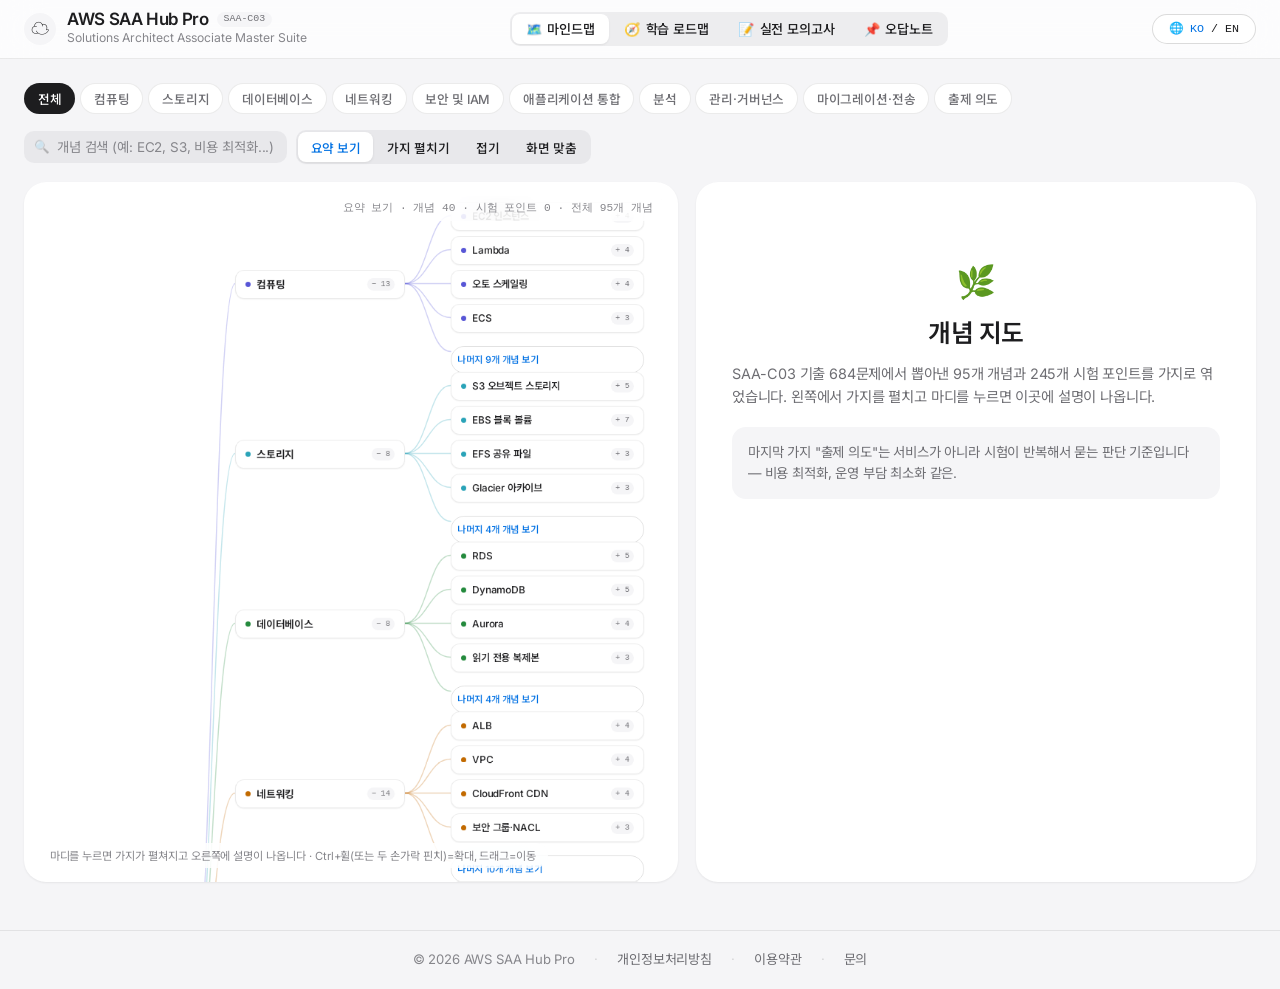
==== commit 01bd7306: "Rebalance scenario flavors in 195 questions and add guided Study Roadmap Replaces 195 questions skew" ====
--- a/index.html
+++ b/index.html
@@ -6,6 +6,19 @@
   <title>AWS SAA-C03 Study Hub Pro | Solutions Architect Associate</title>
   <meta name="description" content="Interactive Mindmap, Exam Simulator, and Smart Flashcards for AWS Certified Solutions Architect - Associate (SAA-C03).">
   <meta name="google-site-verification" content="sdnGNHnGRSeuufvuXjzFIH8uUTGUTBzCegqWGpkMhRw" />
+
+  <!-- Google Analytics -->
+  <script async src="https://www.googletagmanager.com/gtag/js?id=G-MJ1YVDMW9Q"></script>
+  <script>
+    window.dataLayer = window.dataLayer || [];
+    function gtag(){dataLayer.push(arguments);}
+    gtag('js', new Date());
+    gtag('config', 'G-MJ1YVDMW9Q');
+  </script>
+
+  <!-- Google AdSense -->
+  <script async src="https://pagead2.googlesyndication.com/pagead/js/adsbygoogle.js?client=ca-pub-8871686332152786"
+       crossorigin="anonymous"></script>
 
   <!-- Google Fonts -->
   <link rel="preconnect" href="https://fonts.googleapis.com">
@@ -34,6 +47,9 @@
         <button class="nav-tab-btn active" data-tab="mindmap">
           <span>🗺️</span> <span class="tab-label" data-ko="마인드맵" data-en="Mindmap">마인드맵</span>
         </button>
+        <button class="nav-tab-btn" data-tab="roadmap">
+          <span>🧭</span> <span class="tab-label" data-ko="학습 로드맵" data-en="Study Roadmap">학습 로드맵</span>
+        </button>
         <button class="nav-tab-btn" data-tab="exam">
           <span>📝</span> <span class="tab-label" data-ko="실전 모의고사" data-en="Exam Simulator">실전 모의고사</span>
         </button>
@@ -107,6 +123,26 @@
           <aside class="mm-panel" id="mmPanel">
             <!-- Concept detail injected by app.js -->
           </aside>
+        </div>
+      </section>
+
+      <!-- ==========================================
+           TAB: Study Roadmap View
+           ========================================== -->
+      <section id="viewRoadmap" class="tab-view">
+        <div class="roadmap-header">
+          <h2 data-ko="학습 로드맵" data-en="Study Roadmap">학습 로드맵</h2>
+          <p data-ko="95개 개념을 8단계로 나눠 추천 순서대로 정리했습니다. 기초부터 순서대로 학습하면 복합형 문제도 훨씬 편하게 읽힙니다." data-en="All 95 concepts, grouped into 8 phases in recommended order. Working through them in order makes combo questions much easier to read.">95개 개념을 8단계로 나눠 추천 순서대로 정리했습니다. 기초부터 순서대로 학습하면 복합형 문제도 훨씬 편하게 읽힙니다.</p>
+          <div class="roadmap-progress-bar">
+            <div class="roadmap-progress-fill" id="roadmapProgressFill"></div>
+          </div>
+          <span class="roadmap-progress-label" id="roadmapProgressLabel">0 / 95</span>
+        </div>
+        <div class="roadmap-next-banner" id="roadmapNextBanner" style="display: none;">
+          <!-- "Continue studying" CTA injected by app.js, points at the first not-yet-done concept -->
+        </div>
+        <div class="roadmap-phase-list" id="roadmapPhaseList">
+          <!-- Phases injected by app.js from STUDY_ROADMAP -->
         </div>
       </section>
 
@@ -195,6 +231,9 @@
                   <button class="btn-secondary" id="btnNextQuestion">
                     <span data-ko="다음 문제" data-en="Next">다음 문제</span> <span>→</span>
                   </button>
+                  <button class="btn-secondary" id="btnForceEndExam">
+                    <span>⏹️</span> <span data-ko="채점 없이 종료" data-en="End without scoring">채점 없이 종료</span>
+                  </button>
                   <button class="btn-primary" id="btnSubmitExam">
                     <span id="iconSubmitExam">🏁</span> <span id="lblSubmitExamText" data-ko="최종 답안 제출" data-en="Submit Exam">최종 답안 제출</span>
                   </button>
@@ -338,6 +377,10 @@
             </div>
           </div>
           <div style="display: flex; align-items: center; gap: 0.75rem;">
+            <!-- Only shown when this modal was opened from the Study Roadmap tab -->
+            <button class="btn-secondary" id="btnCqNextConcept" style="display: none;">
+              <span data-ko="다음 개념" data-en="Next Concept">다음 개념</span> <span>→</span>
+            </button>
             <button class="lang-toggle-btn" id="btnCqModalLangToggle">
               🌐 <span id="cqModalLangDisplay">KO / EN</span>
             </button>
@@ -352,6 +395,10 @@
           <button type="button" class="cq-tab-btn" data-cq-tab="practice" id="btnCqTabPractice">
             <span>📝</span> <span data-ko="문제 풀이" data-en="Practice">문제 풀이</span>
           </button>
+          <!-- Local-only, hidden unless dump-answered.js is present (see app.js init) -->
+          <button type="button" class="cq-tab-btn" data-cq-tab="localdump" id="btnCqTabLocalDump" style="display: none;">
+            <span>📚</span> <span data-ko="로컬 기출문제" data-en="Local Exam Dump">로컬 기출문제</span>
+          </button>
         </div>
 
         <div class="inspector-body">
@@ -390,6 +437,31 @@
               </div>
             </div>
           </div>
+
+          <!-- Local-only, hidden unless dump-answered.js is present (see app.js init) -->
+          <div id="cqLocalDumpPanel" class="cq-panel" style="display: none;">
+            <div class="cq-practice-nav">
+              <button type="button" class="btn-secondary cq-nav-arrow" id="btnCqPrevLocalDumpQuestion">←</button>
+              <div class="cq-num-strip" id="cqLocalDumpNumStrip">
+                <!-- Question number buttons, injected by app.js -->
+              </div>
+              <button type="button" class="btn-secondary cq-nav-arrow" id="btnCqNextLocalDumpQuestion">→</button>
+            </div>
+
+            <div class="question-card">
+              <div class="question-card-header">
+                <span class="q-number" id="cqLblLocalDumpQuestionNumber">Q. 1 / 3</span>
+              </div>
+              <div class="question-text" id="cqLblLocalDumpQuestionScenario"></div>
+              <div class="options-list" id="cqLocalDumpOptionsContainer"></div>
+              <div class="explanation-box" id="cqLocalDumpExplanationBox" style="display: none;">
+                <div class="explanation-title">
+                  <span>💡</span> <span data-ko="정답 및 상세 해설" data-en="Answer & Detailed Explanation">정답 및 상세 해설</span>
+                </div>
+                <div class="explanation-content" id="cqLblLocalDumpExplanationText"></div>
+              </div>
+            </div>
+          </div>
         </div>
 
         <div class="inspector-footer">
@@ -403,6 +475,7 @@
   <!-- Scripts -->
   <script src="data.js"></script>
   <script src="knowledge.js"></script>
+  <script src="roadmap.js"></script>
   <script src="concepts.js"></script>
   <script src="concepts-deep.js"></script>
   <!-- Local-only, gitignored -- 404s harmlessly in production (see app.js init) -->
--- a/styles.css
+++ b/styles.css
@@ -1265,6 +1265,7 @@
   letter-spacing: -0.015em;
   color: var(--ink);
   margin: 1.4rem 0 1.6rem;
+  overflow-wrap: break-word;
 }
 
 .options-list { display: flex; flex-direction: column; gap: 0.5rem; }
@@ -1296,7 +1297,7 @@
   place-items: center;
   flex-shrink: 0;
 }
-.option-text { font-size: 0.9rem; line-height: 1.55; }
+.option-text { font-size: 0.9rem; line-height: 1.55; overflow-wrap: break-word; }
 
 .option-item.selected { background: var(--accent-tint); border-color: var(--accent); }
 .option-item.selected .option-marker { background: var(--accent); color: #fff; border-color: transparent; }
@@ -1305,6 +1306,19 @@
 .option-item.wrong { background: var(--red-tint); border-color: var(--red); }
 .option-item.wrong .option-marker { background: var(--red); color: #fff; border-color: transparent; }
 
+.option-item-multi .option-marker { border-radius: 6px; }
+.option-item-multi.option-disabled { opacity: 0.5; cursor: not-allowed; }
+
+.multi-answer-hint {
+  font-size: 0.82rem;
+  color: var(--ink-2);
+  background: var(--surface-2);
+  border: 1px dashed var(--hair);
+  border-radius: var(--r-md);
+  padding: 0.5rem 0.75rem;
+  margin-bottom: 0.5rem;
+}
+
 .explanation-box {
   margin-top: 1.5rem;
   background: var(--surface-3);
@@ -1322,7 +1336,7 @@
   color: var(--ink-3);
   margin-bottom: 0.6rem;
 }
-.explanation-content { font-size: 0.885rem; line-height: 1.62; color: var(--ink); }
+.explanation-content { font-size: 0.885rem; line-height: 1.62; color: var(--ink); overflow-wrap: break-word; }
 .explanation-content p { margin: 0 0 0.85em; }
 .explanation-content p:last-child { margin-bottom: 0; }
 .explanation-content ul,
@@ -1553,6 +1567,17 @@
   .mm-panel { padding: 1.4rem 1.2rem 2rem; }
   .mm-panel-head h3 { font-size: 1.6rem; }
   .incorrect-card > div[style*="grid-template-columns"] { grid-template-columns: 1fr !important; }
+
+  /* Exam & concept-practice question cards: less padding overhead, slightly
+     larger/looser text -- the scenario paragraph is the thing people
+     actually have to read on a small screen. */
+  .question-card { padding: 1.25rem 1.1rem; }
+  .question-card-header { flex-wrap: wrap; gap: 0.5rem; }
+  .question-text { font-size: 1rem; line-height: 1.68; margin: 1.1rem 0 1.25rem; }
+  .option-item { padding: 0.75rem 0.85rem; gap: 0.65rem; }
+  .option-text { font-size: 0.92rem; line-height: 1.6; }
+  .explanation-box { padding: 1rem 1rem; }
+  .exam-nav-bar button { flex: 1 1 auto; justify-content: center; }
 }
 
 /* ==========================================================================
@@ -1593,6 +1618,153 @@
 .legal-page .legal-back { display: inline-block; margin-bottom: 2rem; font-size: 0.9rem; color: var(--accent); text-decoration: none; }
 .legal-page .legal-back:hover { text-decoration: underline; }
 
+/* ==========================================================================
+   Study Roadmap
+   ========================================================================== */
+.roadmap-header {
+  max-width: 720px;
+  margin: 0 auto 2rem;
+  text-align: center;
+}
+.roadmap-header h2 { font-size: 1.9rem; color: var(--ink); margin-bottom: 0.6rem; }
+.roadmap-header p { color: var(--ink-2); font-size: 0.95rem; line-height: 1.6; }
+.roadmap-progress-bar {
+  margin-top: 1.4rem;
+  height: 8px;
+  border-radius: var(--r-pill);
+  background: var(--surface-3);
+  overflow: hidden;
+}
+.roadmap-progress-fill {
+  height: 100%;
+  background: var(--accent);
+  border-radius: var(--r-pill);
+  transition: width var(--t-mid);
+}
+.roadmap-progress-label {
+  display: inline-block;
+  margin-top: 0.5rem;
+  font-family: var(--font-mono);
+  font-size: 0.78rem;
+  color: var(--ink-3);
+}
+
+.roadmap-next-banner {
+  max-width: 720px;
+  margin: 0 auto 1.6rem;
+  display: flex;
+  align-items: center;
+  justify-content: space-between;
+  gap: 1rem;
+  padding: 1.1rem 1.4rem;
+  border-radius: var(--r-lg);
+  background: var(--accent-tint);
+  border: 1px solid var(--accent);
+  cursor: pointer;
+  transition: transform var(--t-fast);
+}
+.roadmap-next-banner:hover { transform: translateY(-1px); }
+.roadmap-next-info { display: flex; flex-direction: column; gap: 0.2rem; }
+.roadmap-next-label {
+  font-size: 0.72rem;
+  font-weight: 600;
+  letter-spacing: 0.03em;
+  color: var(--accent);
+  text-transform: uppercase;
+}
+.roadmap-next-concept { font-size: 1.05rem; color: var(--ink); }
+.roadmap-next-phase { font-size: 0.8rem; color: var(--ink-3); }
+.roadmap-next-arrow { font-size: 1.3rem; color: var(--accent); flex-shrink: 0; }
+
+.roadmap-phase-list {
+  max-width: 720px;
+  margin: 0 auto;
+  display: flex;
+  flex-direction: column;
+  gap: 1.1rem;
+}
+.roadmap-phase {
+  background: var(--surface);
+  border-radius: var(--r-lg);
+  box-shadow: var(--lift-1);
+  padding: 1.3rem 1.5rem;
+  transition: opacity var(--t-mid), box-shadow var(--t-mid);
+}
+.roadmap-phase.is-current-focus {
+  box-shadow: var(--lift-1), 0 0 0 2px var(--accent);
+}
+.roadmap-phase.is-upcoming { opacity: 0.6; }
+.roadmap-phase-intro {
+  margin-top: 0.8rem;
+  font-size: 0.85rem;
+  line-height: 1.6;
+  color: var(--ink-2);
+}
+.roadmap-phase-meta {
+  margin-top: 0.5rem;
+  font-family: var(--font-mono);
+  font-size: 0.72rem;
+  color: var(--ink-3);
+}
+.roadmap-phase-head {
+  display: flex;
+  align-items: center;
+  gap: 0.7rem;
+  padding-bottom: 0.9rem;
+  border-bottom: 1px solid var(--hair);
+}
+.roadmap-phase-num {
+  display: flex;
+  align-items: center;
+  justify-content: center;
+  width: 26px;
+  height: 26px;
+  flex-shrink: 0;
+  border-radius: 50%;
+  background: var(--accent-tint);
+  color: var(--accent);
+  font-size: 0.82rem;
+  font-weight: 600;
+}
+.roadmap-phase-head h3 {
+  flex: 1;
+  font-size: 1.05rem;
+  color: var(--ink);
+}
+.roadmap-phase-count {
+  font-family: var(--font-mono);
+  font-size: 0.76rem;
+  color: var(--ink-3);
+}
+
+.roadmap-concept-rows { margin-top: 0.6rem; }
+.roadmap-concept-row {
+  display: flex;
+  align-items: center;
+  gap: 0.7rem;
+  padding: 0.55rem 0.4rem;
+  border-radius: var(--r-sm);
+  cursor: pointer;
+  transition: background var(--t-fast);
+}
+.roadmap-concept-row::before {
+  content: '';
+  width: 7px;
+  height: 7px;
+  border-radius: 50%;
+  background: var(--tone, var(--ink-3));
+  flex-shrink: 0;
+}
+.roadmap-concept-row:hover { background: var(--surface-3); }
+.roadmap-concept-check { flex-shrink: 0; width: 16px; height: 16px; accent-color: var(--accent); cursor: pointer; }
+.roadmap-concept-label { flex: 1; font-size: 0.92rem; color: var(--ink); }
+.roadmap-concept-row.is-done .roadmap-concept-label { color: var(--ink-3); text-decoration: line-through; }
+.roadmap-concept-qcount {
+  font-family: var(--font-mono);
+  font-size: 0.72rem;
+  color: var(--ink-3);
+}
+
 @media (prefers-reduced-motion: reduce) {
   *, *::before, *::after { animation-duration: 0.01ms !important; transition-duration: 0.01ms !important; }
 }
